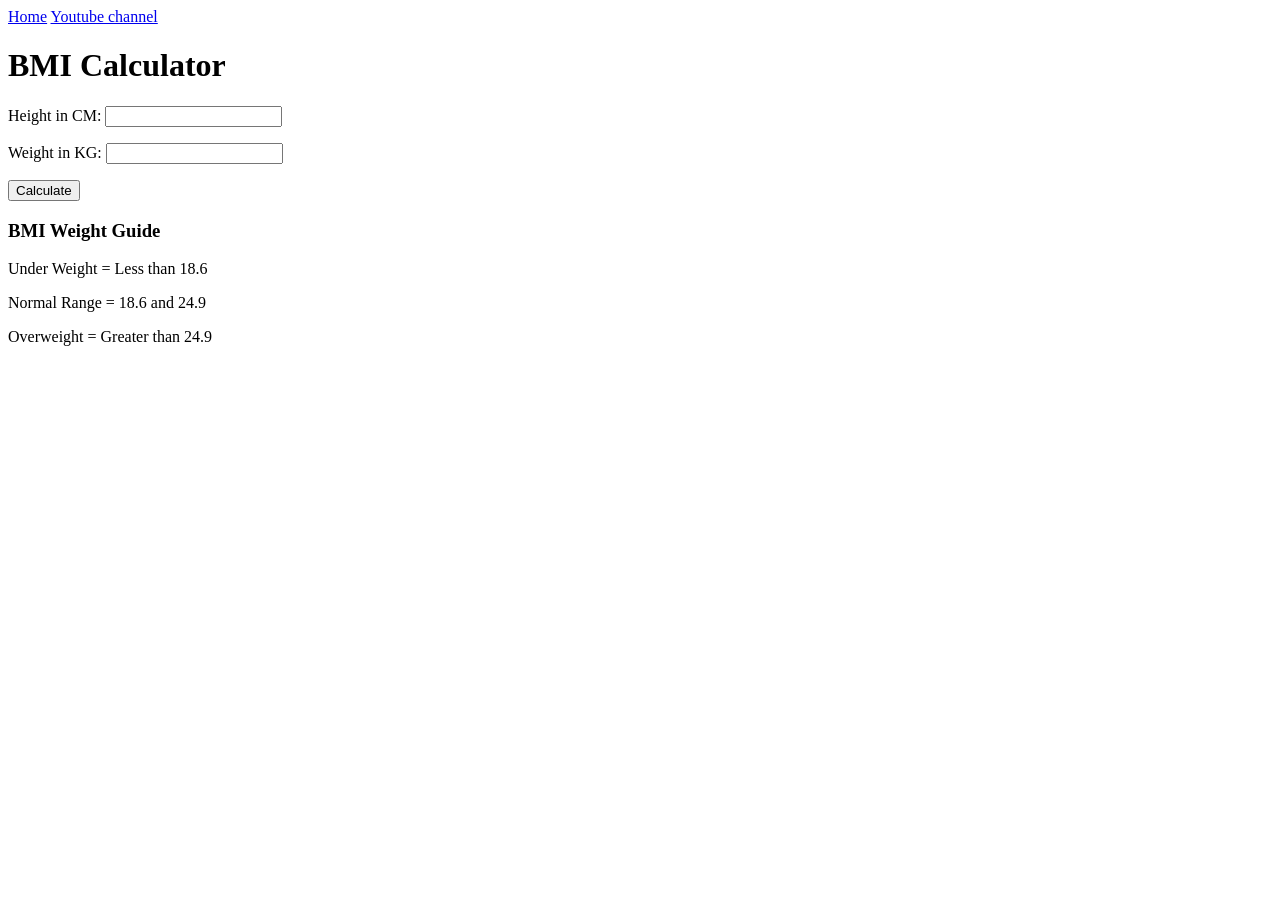
==== JavaScript/Projects/2 - BMICalculator/index.html @ 41c763d5 "BMICalc Project Setup" ====
<!DOCTYPE html>
<html lang="en">
  <head>
    <meta charset="UTF-8" />
    <meta name="viewport" content="width=device-width, initial-scale=1.0" />
    <meta http-equiv="X-UA-Compatible" content="ie=edge" />
    <link rel="stylesheet" href="style.css" />
    <link rel="stylesheet" href="../styles.css" />
    <title>BMI Calculator</title>
  </head>
  <body>
    <nav>
      <a href="/" aria-current="page">Home</a>
      <a target="_blank" href="https://www.youtube.com/@chaiaurcode"
        >Youtube channel</a
      >
    </nav>
    <div class="container">
      <h1>BMI Calculator</h1>
      <form>
        <p><label>Height in CM: </label><input type="text" id="height" /></p>
        <p><label>Weight in KG: </label><input type="text" id="weight" /></p>
        <button>Calculate</button>
        <div id="results"></div>
        <div id="weight-guide">
          <h3>BMI Weight Guide</h3>
          <p>Under Weight = Less than 18.6</p>
          <p>Normal Range = 18.6 and 24.9</p>
          <p>Overweight = Greater than 24.9</p>
        </div>
      </form>
    </div>
  </body>
  <script src="bmical.js"></script>
</html>
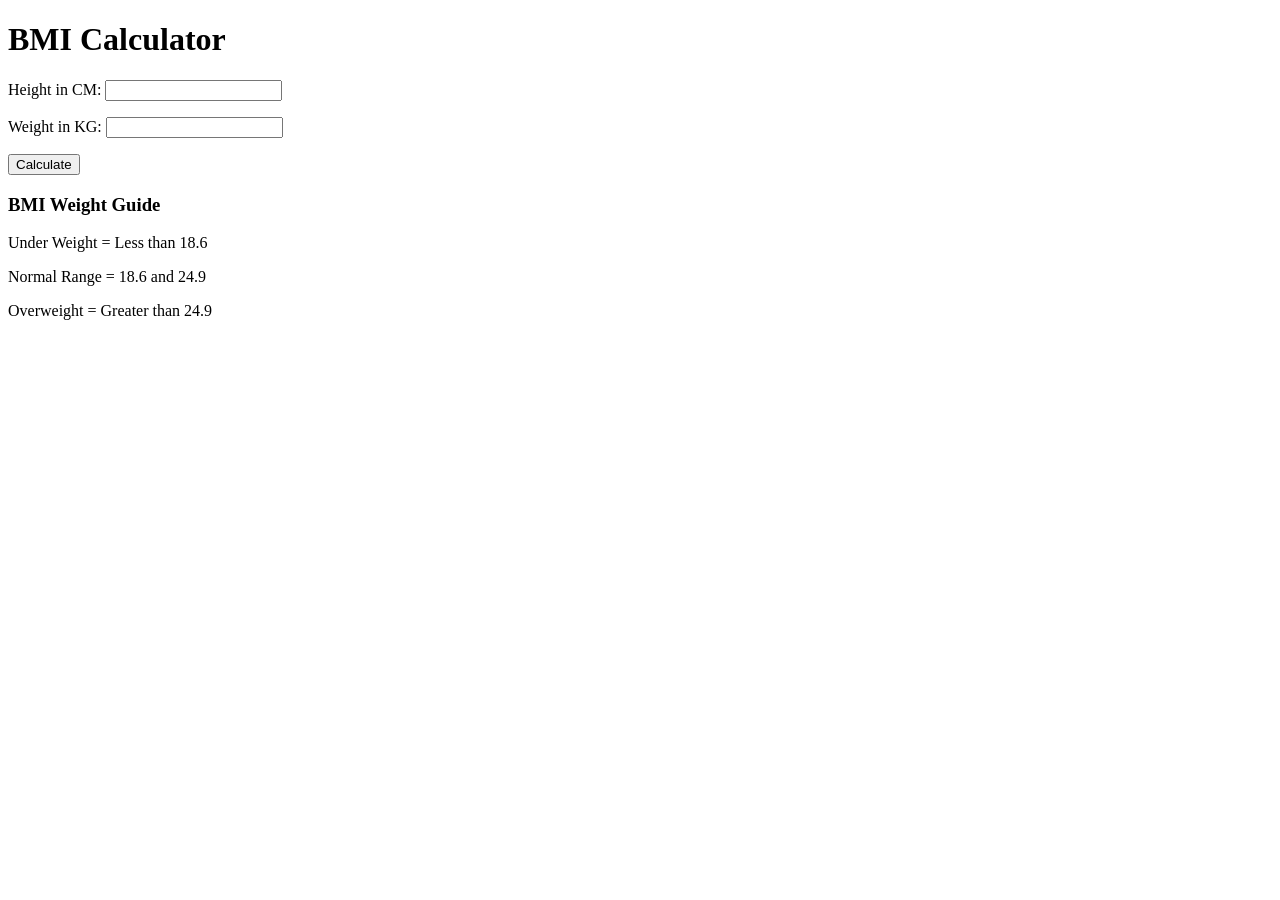
==== commit bb22f7b1: "Somechanges" ====
--- a/JavaScript/Projects/2 - BMICalculator/index.html
+++ b/JavaScript/Projects/2 - BMICalculator/index.html
@@ -9,12 +9,7 @@
     <title>BMI Calculator</title>
   </head>
   <body>
-    <nav>
-      <a href="/" aria-current="page">Home</a>
-      <a target="_blank" href="https://www.youtube.com/@chaiaurcode"
-        >Youtube channel</a
-      >
-    </nav>
+    
     <div class="container">
       <h1>BMI Calculator</h1>
       <form>
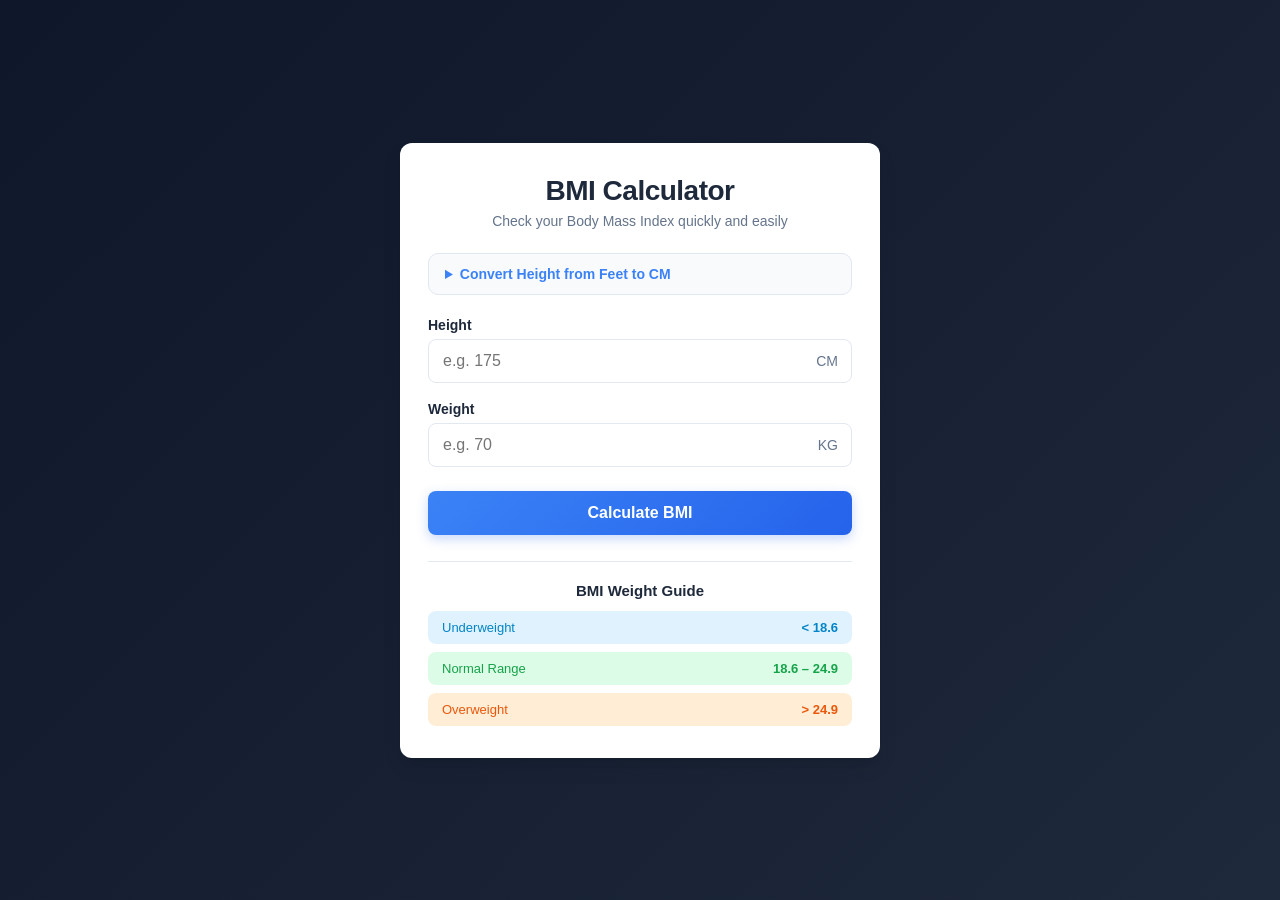
==== commit 67dc7775: "Added JavaScript. HTML and CSS was AI-Assisted" ====
--- a/JavaScript/Projects/2 - BMICalculator/index.html
+++ b/JavaScript/Projects/2 - BMICalculator/index.html
@@ -5,26 +5,77 @@
     <meta name="viewport" content="width=device-width, initial-scale=1.0" />
     <meta http-equiv="X-UA-Compatible" content="ie=edge" />
     <link rel="stylesheet" href="style.css" />
-    <link rel="stylesheet" href="../styles.css" />
     <title>BMI Calculator</title>
   </head>
   <body>
-    
-    <div class="container">
-      <h1>BMI Calculator</h1>
-      <form>
-        <p><label>Height in CM: </label><input type="text" id="height" /></p>
-        <p><label>Weight in KG: </label><input type="text" id="weight" /></p>
-        <button>Calculate</button>
-        <div id="results"></div>
-        <div id="weight-guide">
-          <h3>BMI Weight Guide</h3>
-          <p>Under Weight = Less than 18.6</p>
-          <p>Normal Range = 18.6 and 24.9</p>
-          <p>Overweight = Greater than 24.9</p>
+    <main class="container">
+      <header class="app-header">
+        <h1>BMI Calculator</h1>
+        <p class="subtitle">Check your Body Mass Index quickly and easily</p>
+      </header>
+
+      <!-- Feet to CM Quick Converter -->
+      <section class="converter-box" aria-label="Height Unit Converter">
+        <details>
+          <summary>Convert Height from Feet to CM</summary>
+          <div class="converter-content">
+            <div class="converter-fields">
+              <div class="field-group">
+                <label for="feet">Feet (ft)</label>
+                <input type="number" id="feet" placeholder="e.g. 5" min="0" step="1" />
+              </div>
+              <div class="field-group">
+                <label for="inches">Inches (in)</label>
+                <input type="number" id="inches" placeholder="e.g. 9" min="0" max="11.9" step="any" />
+              </div>
+            </div>
+            <button type="button" id="convert-btn" class="secondary-btn">Convert &amp; Fill Height</button>
+            <div id="convert-feedback" class="convert-feedback" aria-live="polite"></div>
+          </div>
+        </details>
+      </section>
+
+      <form id="bmi-form">
+        <div class="form-group">
+          <label for="height">Height</label>
+          <div class="input-wrapper">
+            <input type="number" id="height" placeholder="e.g. 175" min="1" step="any" required />
+            <span class="unit-tag">CM</span>
+          </div>
         </div>
+
+        <div class="form-group">
+          <label for="weight">Weight</label>
+          <div class="input-wrapper">
+            <input type="number" id="weight" placeholder="e.g. 70" min="1" step="any" required />
+            <span class="unit-tag">KG</span>
+          </div>
+        </div>
+
+        <button type="submit" id="calculate-btn" class="primary-btn">Calculate BMI</button>
       </form>
-    </div>
+
+      <div id="results" class="results-container" aria-live="polite"></div>
+
+      <section id="weight-guide" class="weight-guide">
+        <h3>BMI Weight Guide</h3>
+        <div class="guide-grid">
+          <div class="guide-item underweight">
+            <span class="guide-label">Underweight</span>
+            <span class="guide-value">&lt; 18.6</span>
+          </div>
+          <div class="guide-item normal">
+            <span class="guide-label">Normal Range</span>
+            <span class="guide-value">18.6 – 24.9</span>
+          </div>
+          <div class="guide-item overweight">
+            <span class="guide-label">Overweight</span>
+            <span class="guide-value">&gt; 24.9</span>
+          </div>
+        </div>
+      </section>
+    </main>
+
+    <script src="bmical.js"></script>
   </body>
-  <script src="bmical.js"></script>
 </html>
--- a/JavaScript/Projects/2 - BMICalculator/style.css
+++ b/JavaScript/Projects/2 - BMICalculator/style.css
@@ -0,0 +1,345 @@
+:root {
+  --primary: #3b82f6;
+  --primary-hover: #2563eb;
+  --bg-gradient: linear-gradient(135deg, #0f172a 0%, #1e293b 100%);
+  --card-bg: #ffffff;
+  --text-main: #1e293b;
+  --text-muted: #64748b;
+  --border-color: #e2e8f0;
+  --border-focus: #3b82f6;
+  --radius: 12px;
+  --shadow: 0 10px 25px -5px rgba(0, 0, 0, 0.1), 0 8px 10px -6px rgba(0, 0, 0, 0.1);
+  --underweight: #0284c7;
+  --underweight-bg: #e0f2fe;
+  --normal: #16a34a;
+  --normal-bg: #dcfce7;
+  --overweight: #ea580c;
+  --overweight-bg: #ffedd5;
+}
+
+* {
+  box-sizing: border-box;
+  margin: 0;
+  padding: 0;
+}
+
+body {
+  font-family: -apple-system, BlinkMacSystemFont, "Segoe UI", Roboto, "Helvetica Neue", Arial, sans-serif;
+  min-height: 100vh;
+  background: var(--bg-gradient);
+  display: flex;
+  align-items: center;
+  justify-content: center;
+  padding: 24px 16px;
+  color: var(--text-main);
+}
+
+.container {
+  width: 100%;
+  max-width: 480px;
+  background-color: var(--card-bg);
+  border-radius: var(--radius);
+  box-shadow: var(--shadow);
+  padding: 32px 28px;
+}
+
+.app-header {
+  text-align: center;
+  margin-bottom: 24px;
+}
+
+.app-header h1 {
+  font-size: 28px;
+  font-weight: 700;
+  color: var(--text-main);
+  letter-spacing: -0.5px;
+}
+
+.subtitle {
+  font-size: 14px;
+  color: var(--text-muted);
+  margin-top: 6px;
+}
+
+/* Feet to CM Converter */
+.converter-box {
+  background-color: #f8fafc;
+  border: 1px solid var(--border-color);
+  border-radius: 10px;
+  padding: 12px 16px;
+  margin-bottom: 22px;
+}
+
+.converter-box details summary {
+  font-size: 14px;
+  font-weight: 600;
+  color: var(--primary);
+  cursor: pointer;
+  user-select: none;
+  outline: none;
+}
+
+.converter-box details summary:hover {
+  color: var(--primary-hover);
+}
+
+.converter-content {
+  margin-top: 14px;
+}
+
+.converter-fields {
+  display: grid;
+  grid-template-columns: 1fr 1fr;
+  gap: 12px;
+  margin-bottom: 12px;
+}
+
+.field-group {
+  display: flex;
+  flex-direction: column;
+  gap: 4px;
+}
+
+.field-group label {
+  font-size: 12px;
+  font-weight: 500;
+  color: var(--text-muted);
+}
+
+.field-group input {
+  width: 100%;
+  padding: 8px 10px;
+  border: 1px solid var(--border-color);
+  border-radius: 6px;
+  font-size: 14px;
+  outline: none;
+  transition: border-color 0.2s;
+}
+
+.field-group input:focus {
+  border-color: var(--border-focus);
+}
+
+.secondary-btn {
+  width: 100%;
+  padding: 8px 14px;
+  font-size: 13px;
+  font-weight: 600;
+  background-color: #e2e8f0;
+  color: #334155;
+  border: none;
+  border-radius: 6px;
+  cursor: pointer;
+  transition: background-color 0.2s;
+}
+
+.secondary-btn:hover {
+  background-color: #cbd5e1;
+}
+
+.convert-feedback {
+  font-size: 12px;
+  margin-top: 8px;
+  text-align: center;
+  min-height: 16px;
+}
+
+.convert-feedback.success {
+  color: var(--normal);
+  font-weight: 500;
+}
+
+.convert-feedback.error {
+  color: #dc2626;
+}
+
+/* Main Form */
+.form-group {
+  margin-bottom: 18px;
+}
+
+.form-group label {
+  display: block;
+  font-size: 14px;
+  font-weight: 600;
+  color: var(--text-main);
+  margin-bottom: 6px;
+}
+
+.input-wrapper {
+  position: relative;
+  display: flex;
+  align-items: center;
+}
+
+.input-wrapper input {
+  width: 100%;
+  padding: 12px 48px 12px 14px;
+  font-size: 16px;
+  border: 1.5px solid var(--border-color);
+  border-radius: 8px;
+  outline: none;
+  transition: border-color 0.2s, box-shadow 0.2s;
+}
+
+.input-wrapper input:focus {
+  border-color: var(--border-focus);
+  box-shadow: 0 0 0 3px rgba(59, 130, 246, 0.15);
+}
+
+.unit-tag {
+  position: absolute;
+  right: 14px;
+  font-size: 14px;
+  font-weight: 500;
+  color: var(--text-muted);
+  pointer-events: none;
+  text-transform: uppercase;
+}
+
+.primary-btn {
+  width: 100%;
+  padding: 13px 20px;
+  font-size: 16px;
+  font-weight: 600;
+  color: #ffffff;
+  background: linear-gradient(135deg, var(--primary) 0%, var(--primary-hover) 100%);
+  border: none;
+  border-radius: 8px;
+  cursor: pointer;
+  transition: transform 0.15s, box-shadow 0.2s;
+  box-shadow: 0 4px 12px rgba(37, 99, 235, 0.25);
+  margin-top: 6px;
+}
+
+.primary-btn:hover {
+  transform: translateY(-1px);
+  box-shadow: 0 6px 16px rgba(37, 99, 235, 0.35);
+}
+
+.primary-btn:active {
+  transform: translateY(0);
+}
+
+/* Results Display */
+#results {
+  margin-top: 22px;
+  text-align: center;
+  transition: all 0.3s ease;
+}
+
+#results:empty {
+  display: none;
+}
+
+.result-card {
+  padding: 18px 16px;
+  border-radius: 10px;
+  border: 1px solid var(--border-color);
+  background-color: #f8fafc;
+}
+
+.result-card .bmi-number {
+  font-size: 38px;
+  font-weight: 800;
+  color: var(--text-main);
+  line-height: 1.1;
+}
+
+.result-card .bmi-label {
+  font-size: 13px;
+  text-transform: uppercase;
+  letter-spacing: 0.5px;
+  color: var(--text-muted);
+  margin-bottom: 6px;
+}
+
+.result-card .category-badge {
+  display: inline-block;
+  padding: 5px 14px;
+  font-size: 14px;
+  font-weight: 600;
+  border-radius: 20px;
+  margin-top: 8px;
+}
+
+.category-badge.underweight {
+  background-color: var(--underweight-bg);
+  color: var(--underweight);
+}
+
+.category-badge.normal {
+  background-color: var(--normal-bg);
+  color: var(--normal);
+}
+
+.category-badge.overweight {
+  background-color: var(--overweight-bg);
+  color: var(--overweight);
+}
+
+.error-message {
+  color: #dc2626;
+  font-size: 14px;
+  font-weight: 500;
+  background-color: #fef2f2;
+  border: 1px solid #fecaca;
+  padding: 10px 14px;
+  border-radius: 8px;
+}
+
+/* Weight Guide */
+.weight-guide {
+  margin-top: 26px;
+  border-top: 1px solid var(--border-color);
+  padding-top: 20px;
+}
+
+.weight-guide h3 {
+  font-size: 15px;
+  font-weight: 600;
+  color: var(--text-main);
+  margin-bottom: 12px;
+  text-align: center;
+}
+
+.guide-grid {
+  display: flex;
+  flex-direction: column;
+  gap: 8px;
+}
+
+.guide-item {
+  display: flex;
+  justify-content: space-between;
+  align-items: center;
+  padding: 9px 14px;
+  border-radius: 8px;
+  font-size: 13px;
+  font-weight: 500;
+}
+
+.guide-item.underweight {
+  background-color: var(--underweight-bg);
+  color: var(--underweight);
+}
+
+.guide-item.normal {
+  background-color: var(--normal-bg);
+  color: var(--normal);
+}
+
+.guide-item.overweight {
+  background-color: var(--overweight-bg);
+  color: var(--overweight);
+}
+
+.guide-value {
+  font-weight: 700;
+}
+
+@media (max-width: 480px) {
+  .container {
+    padding: 24px 18px;
+  }
+}
